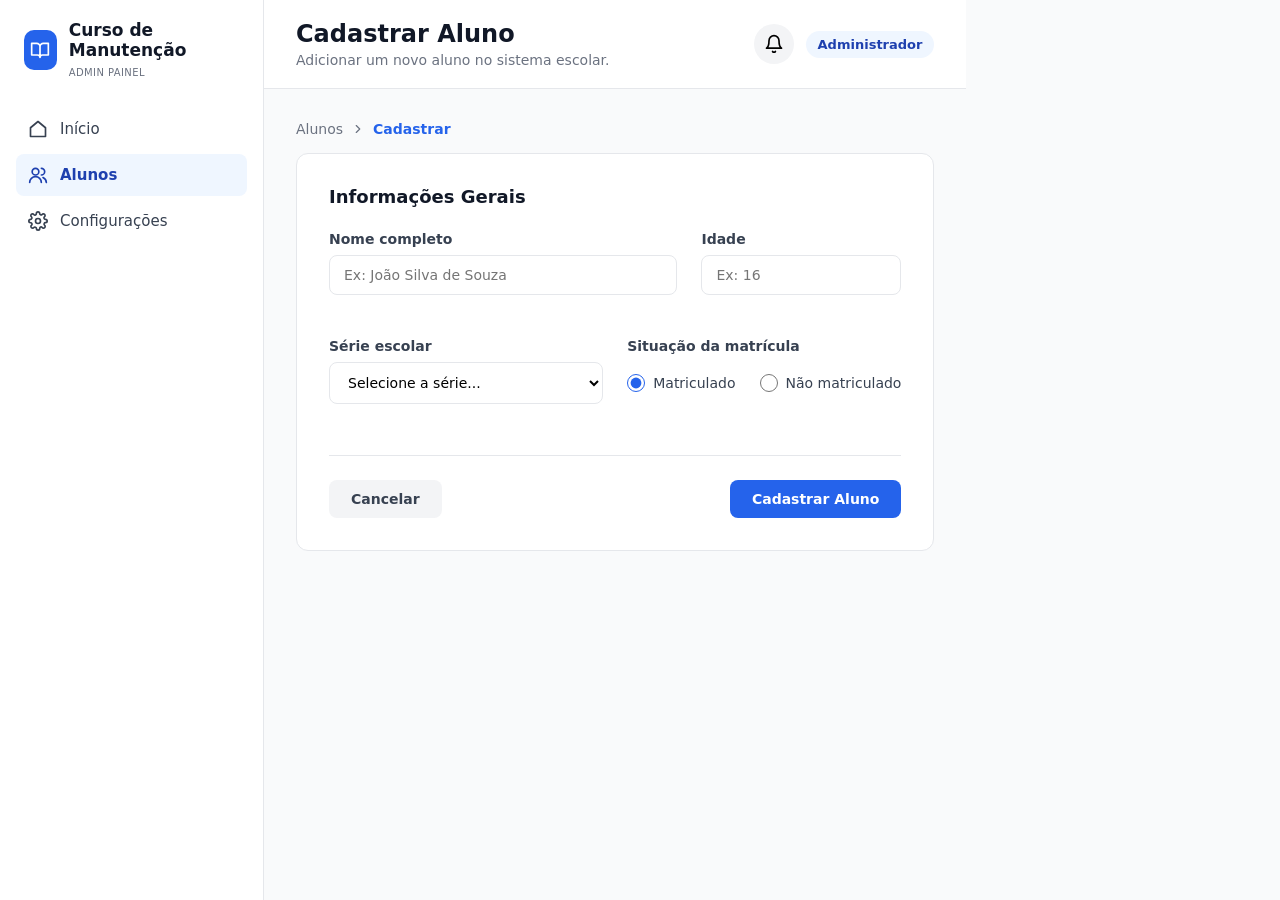
==== MATRICULAS/wwwroot/adicionar.html @ 8ac97df5 "Atualizaçao" ====
<!DOCTYPE html>
<html lang="pt-BR">

<head>
  <meta charset="UTF-8">
  <meta name="viewport" content="width=device-width, initial-scale=1">
  <title>Cadastrar Aluno</title>
  <link rel="stylesheet" href="/css/style.css">
  <script src="/js/auth.js"></script>
</head>

<body>

  <aside>
    <div class="marca">
      <div class="logo"><svg viewBox="0 0 24 24">
          <path d="M2 4h6a4 4 0 0 1 4 4v13a3 3 0 0 0-3-3H2zM22 4h-6a4 4 0 0 0-4 4v13a3 3 0 0 1 3-3h7z" />
        </svg></div>
      <div><b>Curso de Manutenção</b><small>ADMIN PAINEL</small></div>
    </div>
    <nav>
      <a href="inicio.html"><svg viewBox="0 0 24 24">
          <path d="M3 10.5 12 3l9 7.5V21H3z" />
        </svg>Início</a>
      <div class="menu-alunos">
        <a href="Adicionar.html" class="ativo"><svg viewBox="0 0 24 24">
            <circle cx="9" cy="8" r="4" />
            <path d="M2 21a7 7 0 0 1 14 0M16 4a4 4 0 0 1 0 8M22 21a7 7 0 0 0-4-6" />
          </svg>Alunos
        </a>
        <div class="submenu">
          <a href="Adicionar.html">Adicionar Aluno</a>
          <a href="editar.html">Editar Aluno</a>
          <a href="excluir.html">Excluir Aluno</a>
          <a href="consultar.html">Consultar Aluno</a>
        </div>
      </div>
      <a href="#"><svg viewBox="0 0 24 24">
          <circle cx="12" cy="12" r="3" />
          <path d="M19.4 15a1.7 1.7 0 0 0 .3 1.8l.1.1a2 2 0 1 1-2.8 2.8l-.1-.1a1.7 1.7 0 0 0-1.8-.3 1.7 1.7 0 0 0-1 1.5V21a2 2 0 1 1-4 0v-.1a1.7 1.7 0 0 0-1.1-1.5 1.7 1.7 0 0 0-1.8.3l-.1.1a2 2 0 1 1-2.8-2.8l.1-.1a1.7 1.7 0 0 0 .3-1.8 1.7 1.7 0 0 0-1.5-1H3a2 2 0 1 1 0-4h.1a1.7 1.7 0 0 0 1.5-1.1 1.7 1.7 0 0 0-.3-1.8l-.1-.1a2 2 0 1 1 2.8-2.8l.1.1a1.7 1.7 0 0 0 1.8.3H9a1.7 1.7 0 0 0 1-1.5V3a2 2 0 1 1 4 0v.1a1.7 1.7 0 0 0 1 1.5 1.7 1.7 0 0 0 1.8-.3l.1-.1a2 2 0 1 1 2.8 2.8l-.1.1a1.7 1.7 0 0 0-.3 1.8V9a1.7 1.7 0 0 0 1.5 1H21a2 2 0 1 1 0 4h-.1a1.7 1.7 0 0 0-1.5 1z" />
        </svg>Configurações</a>
      <a />
    </nav>
  </aside>

  <div class="principal">
    <header>
      <div>
        <h1>Cadastrar Aluno</h1>
        <p>Adicionar um novo aluno no sistema escolar.</p>
      </div>
      <div class="usuario">
        <button class="sino" aria-label="Notificações"><svg viewBox="0 0 24 24">
            <path d="M18 8a6 6 0 0 0-12 0c0 7-3 9-3 9h18s-3-2-3-9M13.7 21a2 2 0 0 1-3.4 0" />
          </svg></button>
        <span class="selo">Administrador</span>
      </div>
    </header>

    <main>
      <div id="aviso" class="aviso" role="status" aria-live="polite"></div>

      <div class="caminho">Alunos <svg viewBox="0 0 24 24">
          <path d="m9 6 6 6-6 6" />
        </svg> <b>Cadastrar</b></div>

      <form class="cartao" id="form" novalidate>
        <h2>Informações Gerais</h2>
        <div class="grade">
          <div class="linha1">
            <div>
              <label for="nome">Nome completo</label>
              <input type="text" id="nome" placeholder="Ex: João Silva de Souza" maxlength="100" autocomplete="off">
              <div class="msg-erro" id="erro-nome"></div>
            </div>
            <div>
              <label for="idade">Idade</label>
              <input type="number" id="idade" placeholder="Ex: 16" min="5" max="100">
              <div class="msg-erro" id="erro-idade"></div>
            </div>
          </div>

          <div>
            <label for="serie">Série escolar</label>
            <select id="serie">
              <option value="">Selecione a série...</option>
              <option>6ºEF</option>
              <option>7ºEF</option>
              <option>8ºEF</option>
              <option>9ºEF</option>
              <option>1ªEM</option>
              <option>2ªEM</option>
              <option>3ªEM</option>
            </select>
            <div class="msg-erro" id="erro-serie"></div>
          </div>

          <fieldset>
            <legend>Situação da matrícula</legend>
            <div class="radios">
              <label><input type="radio" name="situacao" value="matriculado" checked> Matriculado</label>
              <label><input type="radio" name="situacao" value="nao_matriculado"> Não matriculado</label>
            </div>
          </fieldset>
        </div>

        <div class="acoes">
          <button type="button" class="btn cancelar" id="cancelar">Cancelar</button>
          <button type="submit" class="btn salvar" id="salvar">Cadastrar Aluno</button>
        </div>
      </form>
    </main>
  </div>

  <script>
    
    async function salvarAluno(aluno) {
      const resp = await fetch('/api/alunos', {
        method: 'POST',
        headers: { 'Content-Type': 'application/json' },
        body: JSON.stringify(aluno)
      });

      let erro = null;
      if (!resp.ok) {
        try {
          const msg = JSON.parse(await resp.text());
          erro = typeof msg === 'string' ? msg : 'Erro no servidor.';
        } catch {
          erro = 'Erro no servidor.';
        }
      }
      return { ok: resp.ok, erro };
    }

    /* ===================== TELA ===================== */
    const $ = id => document.getElementById(id);
    const form = $('form'), aviso = $('aviso'), botao = $('salvar');
    let temporizador;

    function mostrarAviso(texto, tipo) {
      clearTimeout(temporizador);
      const icone = tipo === 'ok'
        ? '<svg viewBox="0 0 24 24"><circle cx="12" cy="12" r="10"/><path d="m8 12 3 3 5-6"/></svg>'
        : '<svg viewBox="0 0 24 24"><circle cx="12" cy="12" r="10"/><path d="M12 8v5M12 16h.01"/></svg>';
      aviso.className = 'aviso mostrar ' + tipo;
      aviso.innerHTML = icone;
      const span = document.createElement('span');
      span.textContent = texto;            // textContent evita injeção de HTML
      aviso.appendChild(span);
      temporizador = setTimeout(() => aviso.classList.remove('mostrar'), 5000);
    }

    function marcarErro(campo, erroId, texto) {
      $(campo).classList.toggle('invalido', !!texto);
      $(erroId).textContent = texto || '';
      return !texto;
    }

    function validar() {
      const nome = $('nome').value.trim();
      const idade = Number($('idade').value);
      const okNome = marcarErro('nome', 'erro-nome', nome.length < 3 ? 'Informe o nome completo.' : '');
      const okIdade = marcarErro('idade', 'erro-idade',
        (!$('idade').value || idade < 5 || idade > 100) ? 'Idade entre 5 e 100.' : '');
      const okSerie = marcarErro('serie', 'erro-serie', !$('serie').value ? 'Escolha a série.' : '');
      return okNome && okIdade && okSerie;
    }

    function limpar() {
      form.reset();
      ['nome', 'idade', 'serie'].forEach(c => marcarErro(c, 'erro-' + c, ''));
    }

    form.addEventListener('submit', async e => {
      e.preventDefault();
      if (!validar()) return;

      botao.disabled = true;
      botao.textContent = 'Salvando...';
      try {
        const resultado = await salvarAluno({
          nome: $('nome').value.trim(),
          idade: Number($('idade').value),
          serie: $('serie').value,
          matriculado: form.situacao.value === 'matriculado'
        });
        if (resultado.ok) {
          mostrarAviso('Aluno cadastrado com sucesso!', 'ok');
          limpar();
        } else {
          mostrarAviso(resultado.erro || 'Não foi possível cadastrar o aluno.', 'falha');
        }
      } catch {
        mostrarAviso('Sem conexão com o servidor. Tente novamente.', 'falha');
      } finally {
        botao.disabled = false;
        botao.textContent = 'Cadastrar Aluno';
      }
    });

    $('cancelar').addEventListener('click', limpar);
  </script>
</body>

</html>
---- css/style.css ----
:root {
  --azul: #2563eb;
  --azul-claro: #eff6ff;
  --azul-escuro: #1e40af;
  --texto: #111827;
  --suave: #6b7280;
  --borda: #e5e7eb;
  --fundo: #f9fafb;
  --verde-bg: #d1fae5;
  --verde: #065f46;
  --erro: #b91c1c;
}
* {
  box-sizing: border-box;
}
body {
  margin: 0;
  font-family: Inter, system-ui, "Segoe UI", sans-serif;
  color: var(--texto);
  background: var(--fundo);
  display: flex;
  min-height: 100vh;
}
svg {
  width: 20px;
  height: 20px;
  fill: none;
  stroke: currentColor;
  stroke-width: 2;
  stroke-linecap: round;
  stroke-linejoin: round;
  flex: none;
}

/* Menu lateral */
aside {
  width: 264px;
  background: #fff;
  border-right: 1px solid var(--borda);
  padding: 20px 16px;
  flex: none;
}
.marca {
  display: flex;
  gap: 12px;
  align-items: center;
  padding: 0 8px 28px;
}
.logo {
  width: 40px;
  height: 40px;
  border-radius: 10px;
  background: var(--azul);
  color: #fff;
  display: grid;
  place-items: center;
}
.marca b {
  display: block;
  font-size: 17px;
  line-height: 1.2;
}
.marca small {
  font-size: 10px;
  letter-spacing: 0.04em;
  color: var(--suave);
}
nav a {
  display: flex;
  gap: 12px;
  align-items: center;
  padding: 11px 12px;
  margin-bottom: 4px;
  border-radius: 8px;
  color: #374151;
  text-decoration: none;
  font-size: 15px;
}
nav a:hover {
  background: var(--fundo);
}
nav a.ativo {
  background: var(--azul-claro);
  color: var(--azul-escuro);
  font-weight: 600;
}
/* Menu Alunos */
.menu-alunos {
  position: relative;
}

.menu-alunos > a {
  display: flex;
  align-items: center;
}

/* Submenu escondido */
.submenu {
  display: none;
  margin-left: 20px;
  margin-top: 2px;
  margin-bottom: 6px;
  border-left: 2px solid var(--azul-claro);
  padding-left: 8px;
}

/* Aparece quando passar o mouse em Alunos */
.menu-alunos:hover .submenu {
  display: block;
}

/* Itens do submenu */
.submenu a {
  display: block;
  padding: 9px 12px;
  margin-bottom: 2px;
  border-radius: 6px;
  color: var(--suave);
  text-decoration: none;
  font-size: 14px;
}

.submenu a:hover {
  background: var(--azul-claro);
  color: var(--azul-escuro);
}

/* Conteúdo */
.principal {
  flex: 1;
  min-width: 0;
}
header {
  background: #fff;
  border-bottom: 1px solid var(--borda);
  padding: 20px 32px;
  display: flex;
  justify-content: space-between;
  align-items: center;
  gap: 16px;
}
header h1 {
  margin: 0;
  font-size: 24px;
}
header p {
  margin: 4px 0 0;
  color: var(--suave);
  font-size: 14px;
}
.usuario {
  display: flex;
  align-items: center;
  gap: 12px;
}
.sino {
  width: 40px;
  height: 40px;
  border-radius: 50%;
  border: 0;
  background: #f3f4f6;
  display: grid;
  place-items: center;
  cursor: pointer;
}
.selo {
  background: var(--azul-claro);
  color: var(--azul-escuro);
  font-size: 13px;
  font-weight: 600;
  padding: 6px 12px;
  border-radius: 999px;
}
main {
  padding: 32px;
  max-width: 1100px;
}

.aviso {
  display: none;
  align-items: center;
  gap: 12px;
  padding: 14px 18px;
  border-radius: 8px;
  margin-bottom: 24px;
  font-weight: 600;
  font-size: 15px;
}
.aviso.mostrar {
  display: flex;
}
.aviso.ok {
  background: var(--verde-bg);
  color: var(--verde);
}
.aviso.falha {
  background: #fee2e2;
  color: var(--erro);
}

.caminho {
  font-size: 14px;
  color: var(--suave);
  display: flex;
  align-items: center;
  gap: 8px;
  margin-bottom: 16px;
}
.caminho svg {
  width: 14px;
  height: 14px;
}
.caminho b {
  color: var(--azul);
  font-weight: 600;
}

.cartao {
  background: #fff;
  border: 1px solid var(--borda);
  border-radius: 12px;
  padding: 32px;
}
.cartao h2 {
  margin: 0 0 24px;
  font-size: 18px;
}
.grade {
  display: grid;
  grid-template-columns: 1fr 1fr;
  gap: 24px;
}
.grade .largo {
  grid-column: 1 / -1;
}
.linha1 {
  display: grid;
  grid-template-columns: 1fr 200px;
  gap: 24px;
  grid-column: 1 / -1;
}
label,
legend {
  display: block;
  font-size: 14px;
  font-weight: 600;
  color: #374151;
  margin-bottom: 8px;
  padding: 0;
}
input[type="text"],
input[type="number"],
select {
  width: 100%;
  padding: 11px 14px;
  border: 1px solid var(--borda);
  border-radius: 8px;
  font: inherit;
  font-size: 14px;
  background: #fff;
}
input:focus,
select:focus {
  outline: 2px solid var(--azul);
  outline-offset: 1px;
}
.invalido {
  border-color: var(--erro) !important;
}
.msg-erro {
  color: var(--erro);
  font-size: 13px;
  margin-top: 6px;
  min-height: 1em;
}
fieldset {
  border: 0;
  margin: 0;
  padding: 0;
}
.radios {
  display: flex;
  gap: 24px;
  align-items: center;
  height: 42px;
}
.radios label {
  display: flex;
  align-items: center;
  gap: 8px;
  font-weight: 500;
  margin: 0;
  cursor: pointer;
}
.radios input {
  width: 18px;
  height: 18px;
  accent-color: var(--azul);
  margin: 0;
}

.acoes {
  display: flex;
  justify-content: space-between;
  margin-top: 32px;
  padding-top: 24px;
  border-top: 1px solid var(--borda);
}
button.btn {
  padding: 11px 22px;
  border: 0;
  border-radius: 8px;
  font: inherit;
  font-size: 14px;
  font-weight: 600;
  cursor: pointer;
}
.cancelar {
  background: #f3f4f6;
  color: #374151;
}
.salvar {
  background: var(--azul);
  color: #fff;
}
.salvar:hover {
  background: var(--azul-escuro);
}
.salvar:disabled {
  opacity: 0.6;
  cursor: wait;
}

@media (max-width: 800px) {
  body {
    flex-direction: column;
  }
  aside {
    width: auto;
    border-right: 0;
    border-bottom: 1px solid var(--borda);
  }
  nav {
    display: flex;
    gap: 4px;
    overflow-x: auto;
  }
  .linha1,
  .grade {
    grid-template-columns: 1fr;
  }
  header,
  main {
    padding: 20px;
  }
  .selo {
    display: none;
  }
}
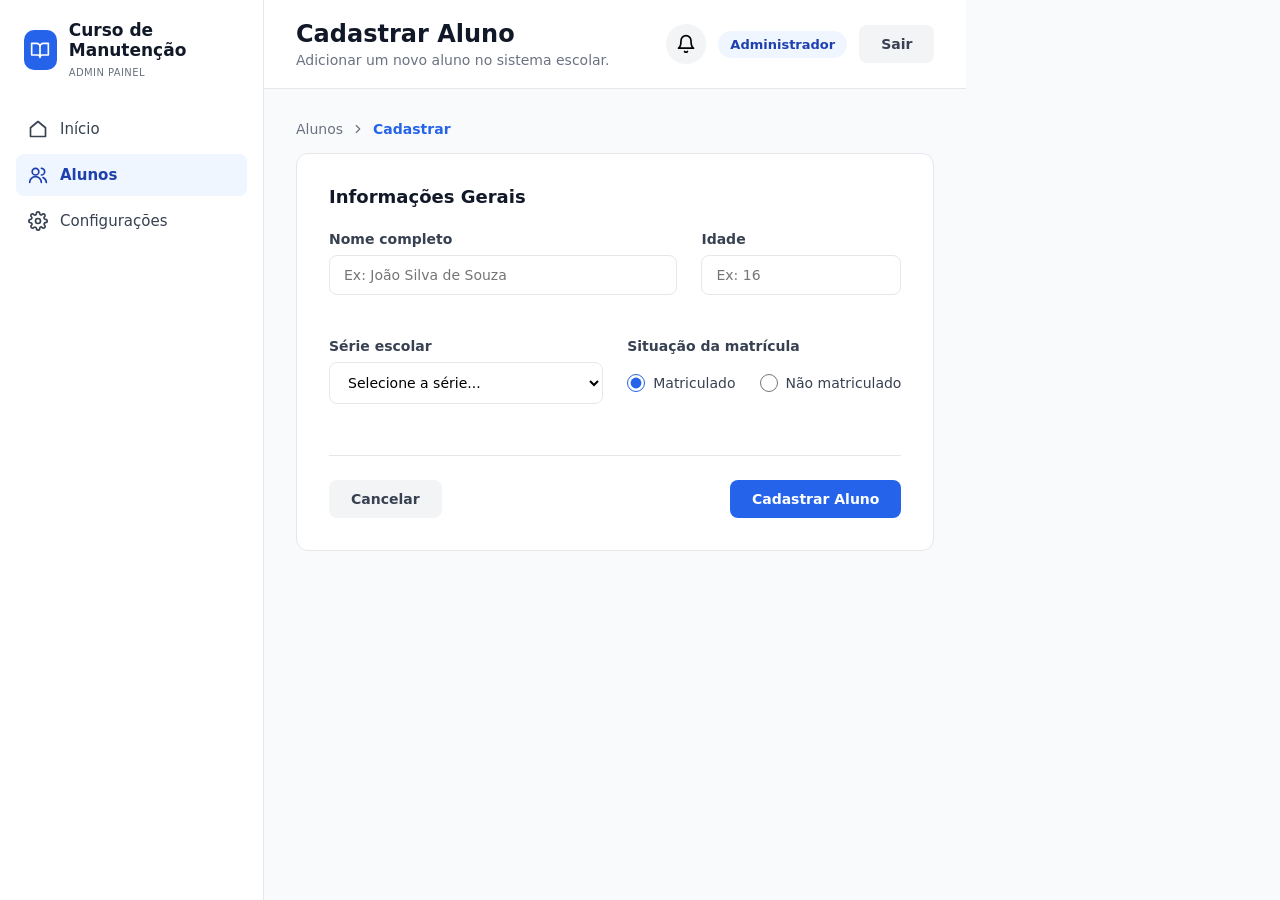
==== commit f35f1dd1: "atualização do front-end, criação da página de usuários e ajustes no back-end para suportar a listag" ====
--- a/MATRICULAS/wwwroot/adicionar.html
+++ b/MATRICULAS/wwwroot/adicionar.html
@@ -23,13 +23,13 @@
           <path d="M3 10.5 12 3l9 7.5V21H3z" />
         </svg>Início</a>
       <div class="menu-alunos">
-        <a href="Adicionar.html" class="ativo"><svg viewBox="0 0 24 24">
+        <a href="adicionar.html" class="ativo"><svg viewBox="0 0 24 24">
             <circle cx="9" cy="8" r="4" />
             <path d="M2 21a7 7 0 0 1 14 0M16 4a4 4 0 0 1 0 8M22 21a7 7 0 0 0-4-6" />
           </svg>Alunos
         </a>
         <div class="submenu">
-          <a href="Adicionar.html">Adicionar Aluno</a>
+          <a href="adicionar.html">Adicionar Aluno</a>
           <a href="editar.html">Editar Aluno</a>
           <a href="excluir.html">Excluir Aluno</a>
           <a href="consultar.html">Consultar Aluno</a>
@@ -54,6 +54,7 @@
             <path d="M18 8a6 6 0 0 0-12 0c0 7-3 9-3 9h18s-3-2-3-9M13.7 21a2 2 0 0 1-3.4 0" />
           </svg></button>
         <span class="selo">Administrador</span>
+        <button type="button" id="sair" class="btn cancelar">Sair</button>
       </div>
     </header>
 
@@ -113,7 +114,7 @@
   </div>
 
   <script>
-    
+
     async function salvarAluno(aluno) {
       const resp = await fetch('/api/alunos', {
         method: 'POST',
